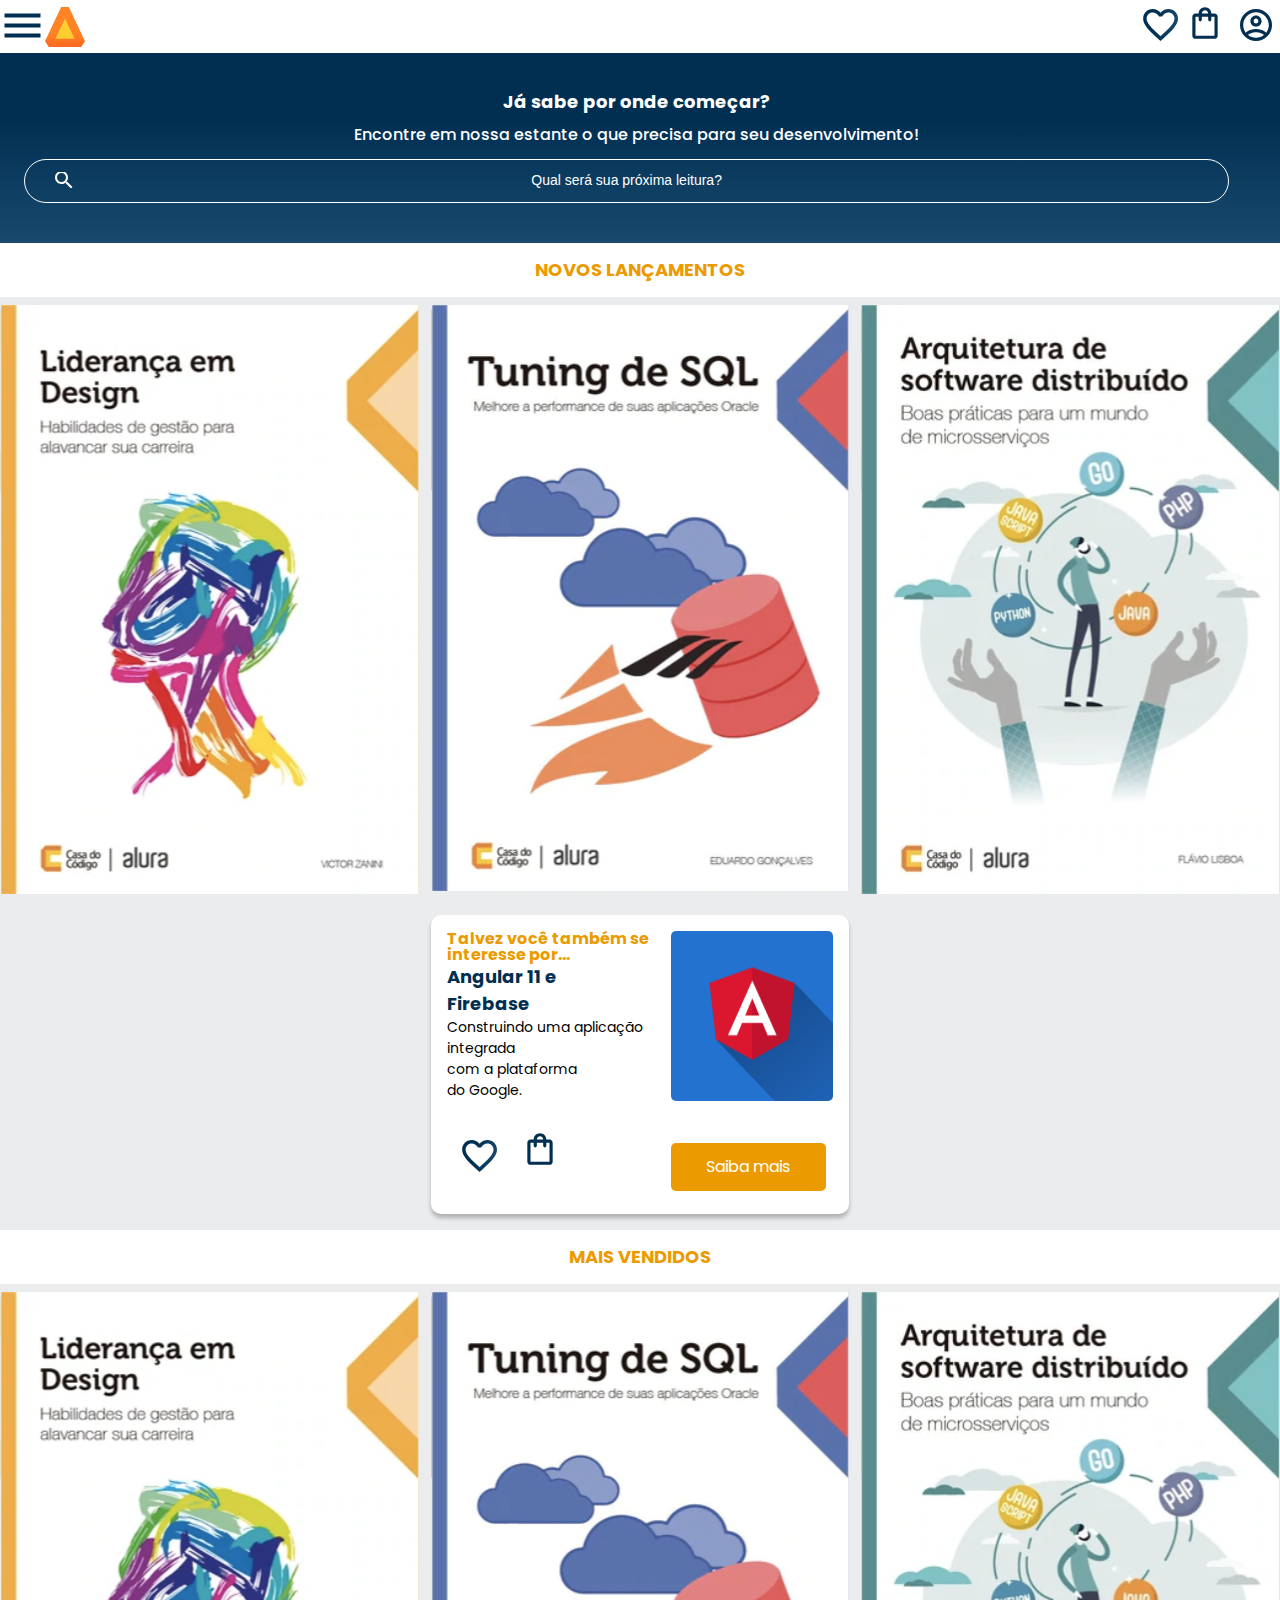
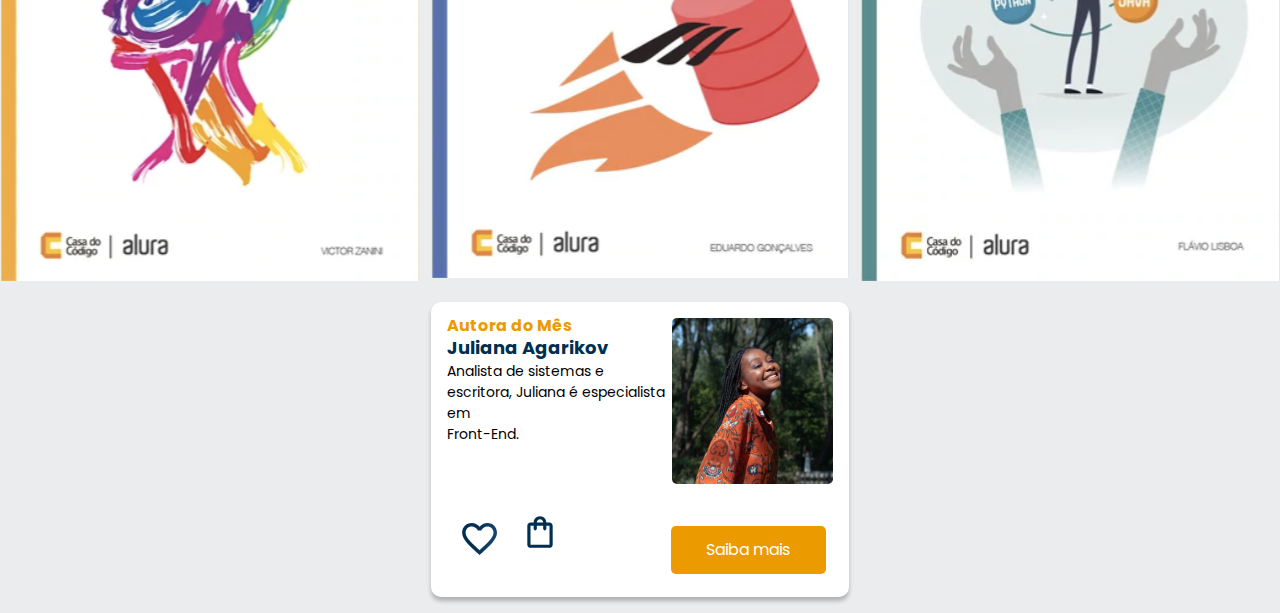
==== index.html @ 2123a910 "autora do mes" ====
<!DOCTYPE html>
<html lang="pt-br">
  <head>
    <meta charset="utf-8">
    <title>Alura Books</title>
    <meta name="description" content="Descricao da Página">
    <meta name="author" content="Nome do Autor">
    <meta name="viewport" content="width=device-width, initial-scale=1.0">
    <link rel="stylesheet" type="text/css" href="assets/reset.css" media="screen" />
    <link rel="stylesheet"href="https://cdn.jsdelivr.net/npm/swiper@10/swiper-bundle.min.css"/>
    <link rel="stylesheet" type="text/css" href="assets/index.css" media="screen" />
  </head>

  <body>

    <div class="main-container"> 

    <header class ="cabecalho">

    <div class="container">
    <input type="checkbox" id="menu" class="container__botao">
    <label for="menu"> 
    <span class="cabecalho__menu-hamburguer container_imagem"> </span>
  </label>

  <ul class="lista-menu">
    <li class="lista-menu__titulo"> Categoria </li>
    <li class="lista-menu__item"> <a href="#" class="lista-menu__link"> Programação</a> </li>
    <li class="lista-menu__item"> <a href="#" class="lista-menu__link"> Front-End</a> </li>
    <li class="lista-menu__item"> <a href="#" class="lista-menu__link"> Infraestrutura</a> </li>
    <li class="lista-menu__item"> <a href="#" class="lista-menu__link"> Business</a> </li>
    <li class="lista-menu__item"> <a href="#" class="lista-menu__link"> Design</a> </li>
  </ul>

    <img class="container_imagem" src="/assets/img/Logo.svg" alt="logo alura books">
    </div> 
    
    <div class="container"> 
    <a class="container_imagem" href="#"><img src="assets/img/Favoritos-1.svg"></a>
    <a class="container_imagem" href="#"><img src="assets/img/Compras.svg"></a>
    <a class="container_imagem" href="#"><img src="assets/img/Usuário.svg"></a>
    </div>
    </header>

    <section class="banner">  
      <h2 class="banner__titulo">Já sabe por onde começar? </h2>
      <p class="banner__texto"> Encontre em nossa estante o que precisa para seu desenvolvimento! </p>
      <input type="search " class="banner__pesquisa" placeholder="Qual será sua próxima leitura?">    
    </section>  

    <section class="carrossel">
      <h2 class="carrossel__titulo"> Novos Lançamentos</h2>
      <!-- Slider main container -->
          <div class="swiper">
            <!-- Additional required wrapper -->
              <!-- If we need pagination -->
              <div class="swiper-pagination"></div>

            <div class="swiper-wrapper">
              <!-- Slides -->
              <div class="swiper-slide"> <img src="assets/img/Liderança.svg" alt="">  </div>
              <div class="swiper-slide"> <img src="assets/img/Tuning.svg" alt="">  </div>
              <div class="swiper-slide"> <img src="assets/img/Arquitetura.svg" alt="">  </div>
              <div class="swiper-slide"> <img src="assets/img/Arquitetura.svg" alt="">  </div>
              <div class="swiper-slide"> <img src="assets/img/Gestão.svg" alt="">  </div>
              <div class="swiper-slide"> <img src="assets/img/Javascript.svg" alt="">  </div>
              ...
            </div>
            <!-- If we need navigation buttons -->
            <div class="swiper-button-prev"></div>
            <div class="swiper-button-next"></div>
          </div>
    </section >

    <div class="card">
      <!-- 1º linha -->
      <div class="card__descricao">
          <!-- 1º coluna -->
          <div class="descricao">
              <h3 class="descricao__titulo">Talvez você também se interesse por...</h3>
              <h2 class="descricao__titulo-livro">Angular 11 e <br> Firebase</h2>
              <p class="descricao__texto">Construindo uma aplicação integrada <br>
                com a plataforma <br> do Google.</p>
          </div>
          <!-- 2º coluna -->
          <img src="/assets/img/Angular.png" class="descricao__imagem">
      </div>

      <!-- 2º linha -->
      <div class="card__botoes">
          <!-- 1º coluna -->
          <ul class="botoes">
              <li class="botoes__item coracao"> <img src="assets/img/Favoritos-1.svg"> </li>
              <li class="botoes__item"> <img src="assets/img/Compras.svg"> </li>
          </ul>


          <!-- 2º coluna -->
          <a href="#" class="botoes__ancora">Saiba mais</a>
      </div>
  </div>
  </section>

  <!--Mais Vendidos-->

  <section class="mais-vendidos">
    
    <section class="carrossel">
      <h2 class="carrossel__titulo"> Mais Vendidos</h2>
      <!-- Slider main container -->
          <div class="swiper">
            <!-- Additional required wrapper -->
              <!-- If we need pagination -->
              <div class="swiper-pagination"></div>

            <div class="swiper-wrapper">
              <!-- Slides -->
              <div class="swiper-slide"> <img src="assets/img/Liderança.svg" alt="">  </div>
              <div class="swiper-slide"> <img src="assets/img/Tuning.svg" alt="">  </div>
              <div class="swiper-slide"> <img src="assets/img/Arquitetura.svg" alt="">  </div>
              <div class="swiper-slide"> <img src="assets/img/Arquitetura.svg" alt="">  </div>
              <div class="swiper-slide"> <img src="assets/img/Gestão.svg" alt="">  </div>
              <div class="swiper-slide"> <img src="assets/img/Javascript.svg" alt="">  </div>
              ...
            </div>
            <!-- If we need navigation buttons -->
            <div class="swiper-button-prev"></div>
            <div class="swiper-button-next"></div>
          </div>
    </section >


    <section class="autora-do-mes">

      <div class="card">
        <!-- 1º linha -->
        <div class="card__descricao">
            <!-- 1º coluna -->
            <div class="descricao">
                <h3 class="descricao__titulo">Autora do Mês</h3>
                <h2 class="descricao__titulo-livro">Juliana Agarikov</h2>
                <p class="descricao__texto"> Analista de sistemas e escritora, Juliana é especialista em <br> Front-End. </p>
            </div>
            <!-- 2º coluna -->
            <img src="/assets/img/Perfil-escritora 1-1.png" class="descricao__imagem">
        </div>
  
        <!-- 2º linha -->
        <div class="card__botoes">
            <!-- 1º coluna -->
            <ul class="botoes">
                <li class="botoes__item coracao"> <img src="assets/img/Favoritos-1.svg"> </li>
                <li class="botoes__item"> <img src="assets/img/Compras.svg"> </li>
            </ul>
  
  
            <!-- 2º coluna -->
            <a href="#" class="botoes__ancora">Saiba mais</a>
        </div>
    </div>
    </section>



    </section>
  

    
    <footer>
    </footer>
    <script src="https://cdn.jsdelivr.net/npm/swiper@10/swiper-bundle.min.js"></script>
    <script> 
        const swiper = new Swiper('.swiper', {
          spaceBetween: 10,
          slidesPerView:3,
          //...
      renderBullet: function (index, className) {
        return '<span class="' + className + '">' + (index + 1) + '</span>';
      }
    }); </script>

</div><!--Fim  main-container-->
  </body>
</html>
---- assets/index.css ----
@import url("../assets/header.css");
@import url('https://fonts.googleapis.com/css2?family=Poppins:wght@300;400;500;600;800&display=swap');
@import url("../assets/banner.css");
@import url("../assets/carrossel.css");
@import url("../assets/cards.css");
@import url("../assets/main.css");
:root{
    --cor-de-fundo: #EBECEE;
    --branco: #ffffff;
    --laranja: #eb9b00;
    --azul-degrade: linear-gradient( #002F52 35.49%, #326589 165.37%);
    --fonte-principal: "Poppins";
}

body{

    background-color: var(--cor-de-fundo);
    font-family: var(--fonte-principal);
    font-size: 16px;
    font-weight: 400;
    box-sizing: border-box;

}
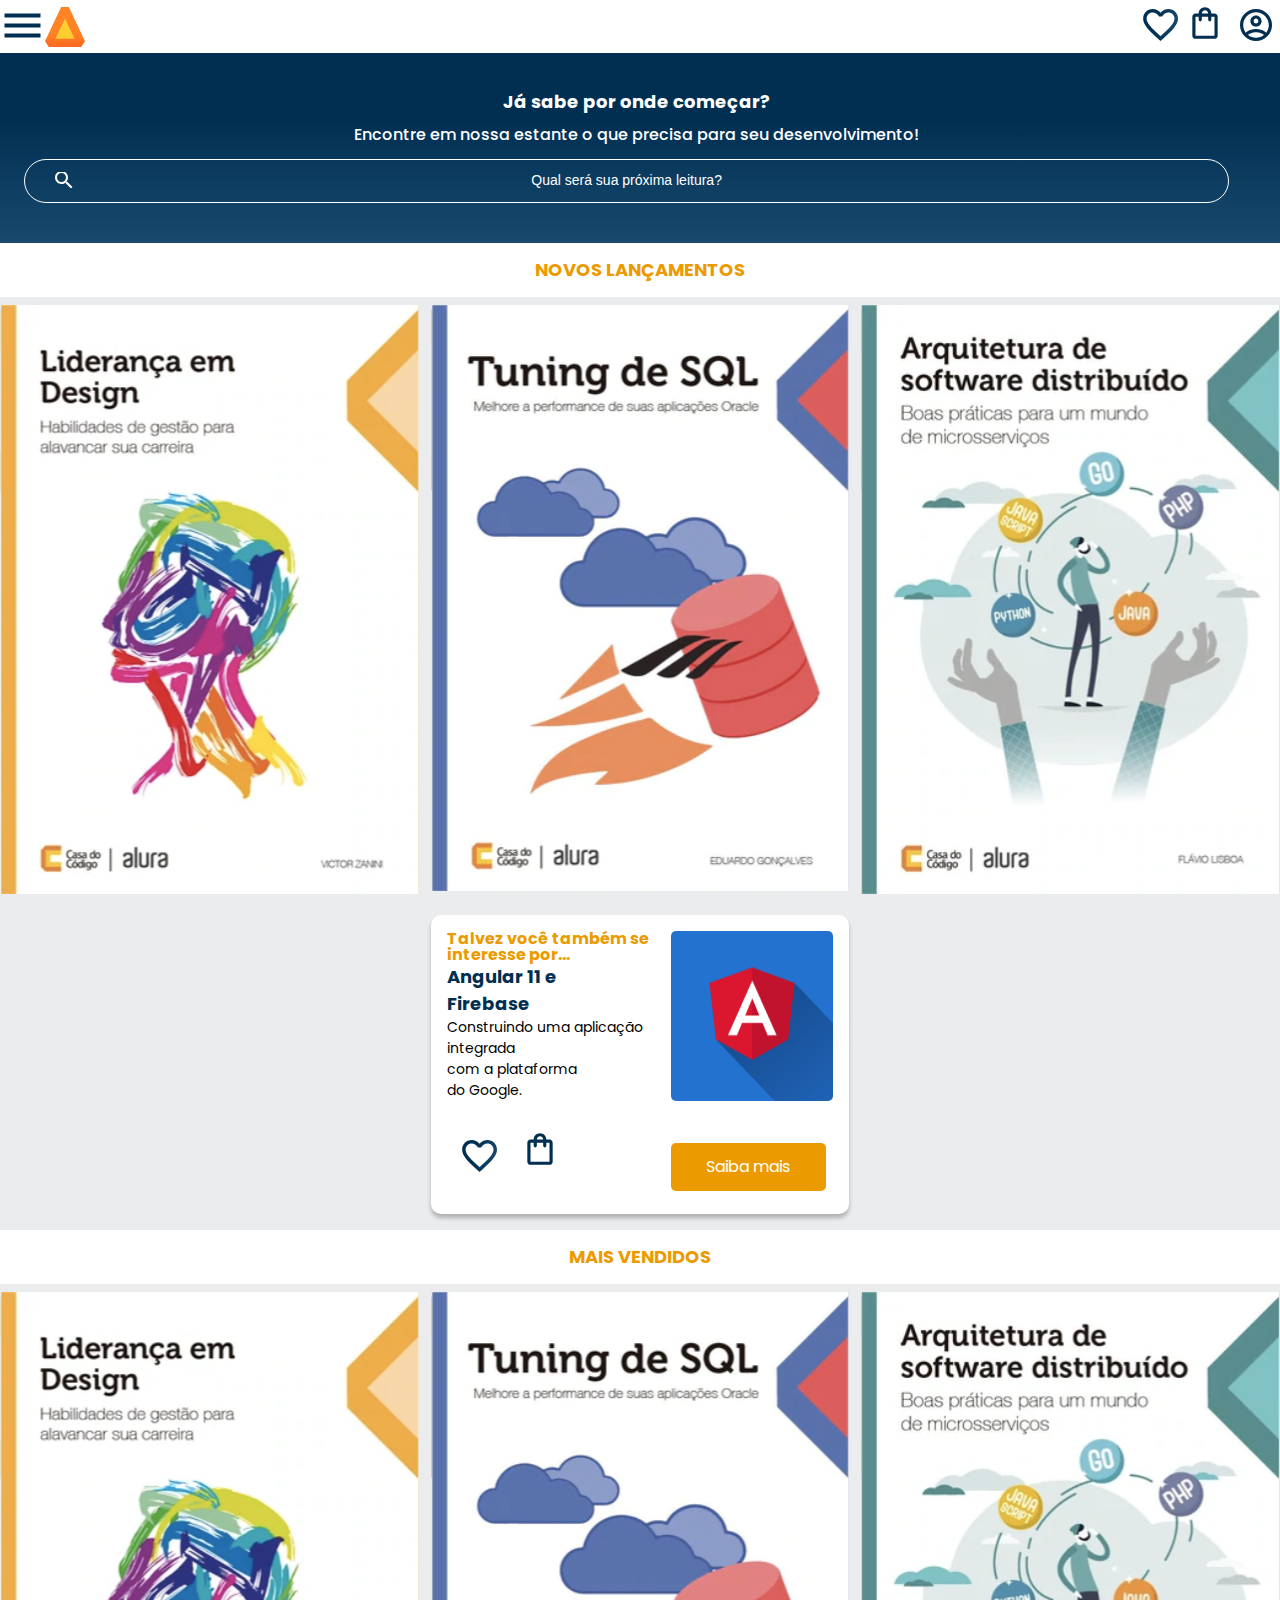
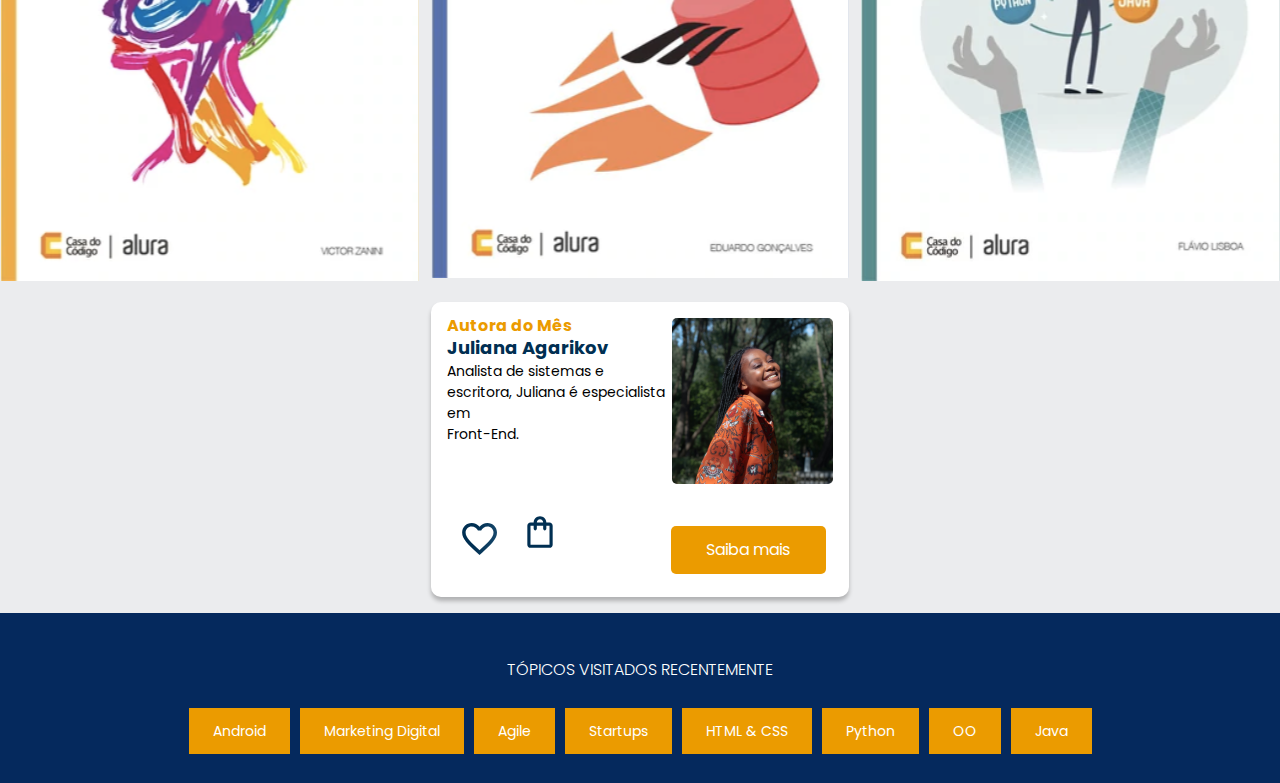
==== commit 04513025: "topicos visitados" ====
--- a/index.html
+++ b/index.html
@@ -161,6 +161,28 @@
     </section>
 
 
+    </section>
+
+    <!--Tópicos Mais visitados recentemente-->
+
+    <section class="topicos">
+
+      <h2 class="topicos__titulo"> tópicos visitados recentemente</h2>
+
+      <ul class="lista__topicos"> 
+
+        <li class="bk">  Android</li>
+        <li class="bk"> Marketing Digital</li>
+        <li class="bk">  Agile</li>
+        <li class="bk">  Startups</li>
+        <li class="bk">  HTML & CSS</li>
+        <li class="bk">  Python</li>
+        <li class="bk">  OO</li>
+        <li class="bk">  Java</li>
+
+
+
+      </ul>
 
     </section>
   
--- a/assets/index.css
+++ b/assets/index.css
@@ -4,6 +4,7 @@
 @import url("../assets/carrossel.css");
 @import url("../assets/cards.css");
 @import url("../assets/main.css");
+@import url("../assets/topicos-visitados.css");
 :root{
     --cor-de-fundo: #EBECEE;
     --branco: #ffffff;
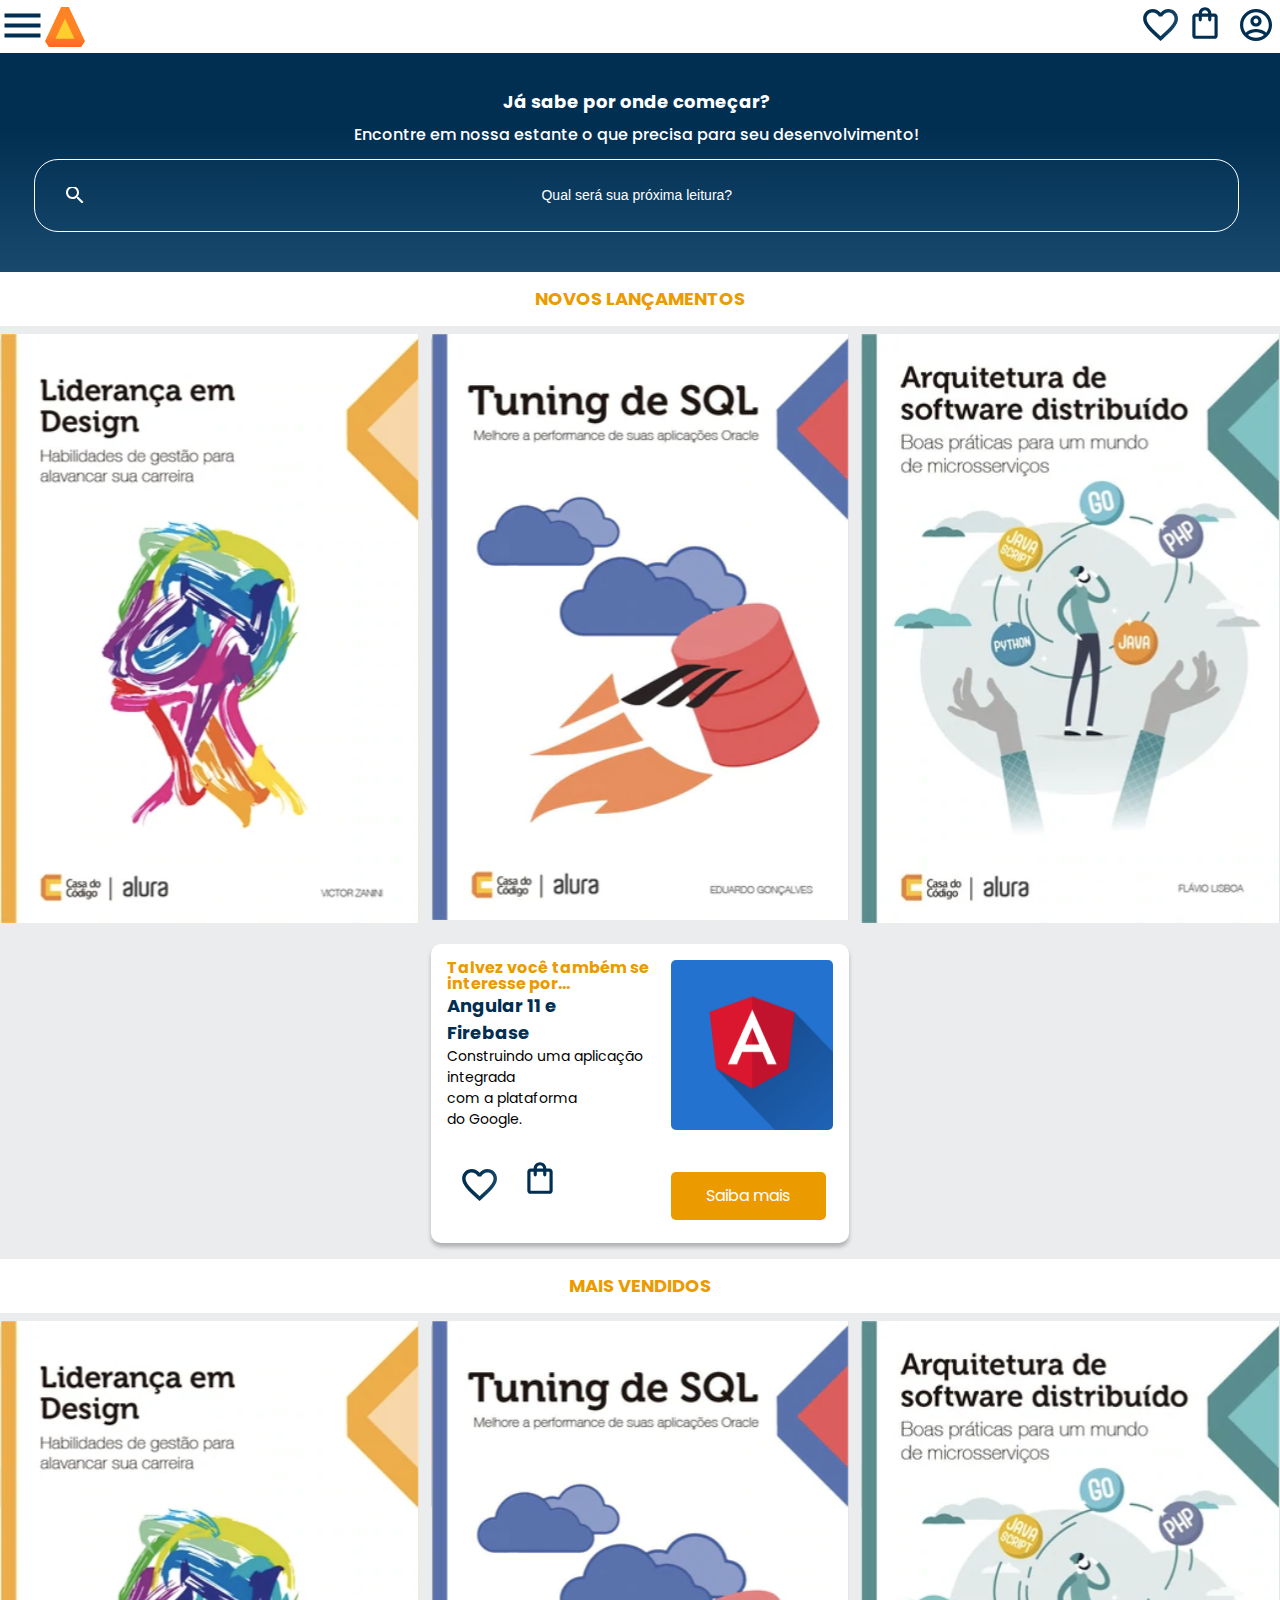
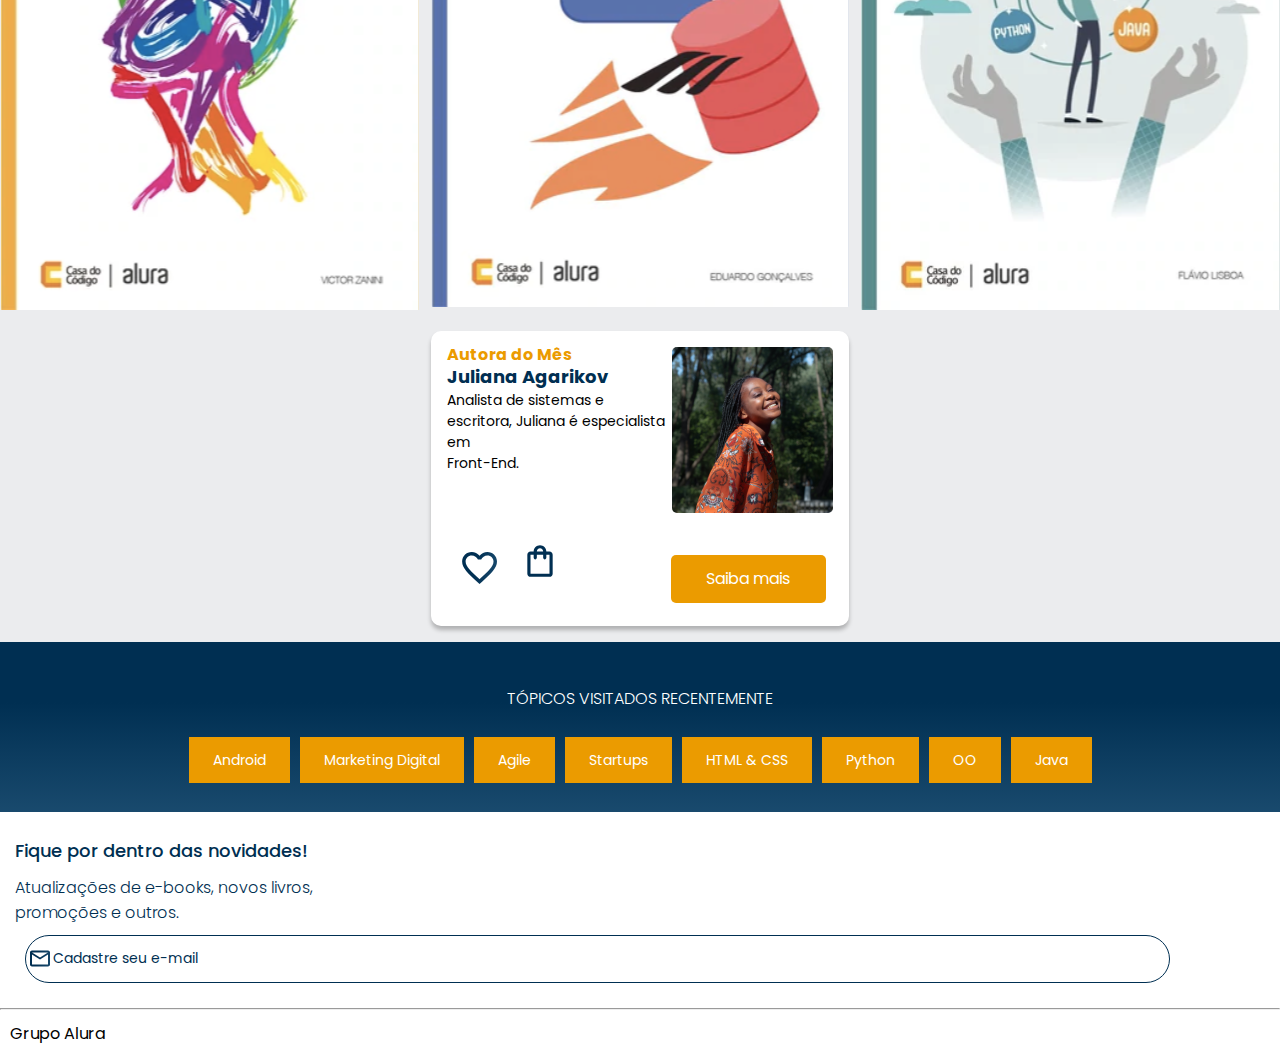
==== commit 8c7e8984: "footer" ====
--- a/index.html
+++ b/index.html
@@ -181,16 +181,33 @@
         <li class="bk">  Java</li>
 
 
-
       </ul>
 
     </section>
   
 
+    <footer>
+
+      <h2 class="titulo__footer">  Fique por dentro das novidades! </h2>
+      <p class="paragrafo__footer"> Atualizações de e-books, novos livros, <br> promoções e outros.</p>
+
+      <input type="email" class="placeholder-2" placeholder="Cadastre seu e-mail"> 
+
+    </footer>
+
+    <hr/>
     
-    <footer>
-    </footer>
+    <div class="fim">
+
+      <p class="grupo-alura"> Grupo Alura</p>
+
+
+
+    </div>
+
+
     <script src="https://cdn.jsdelivr.net/npm/swiper@10/swiper-bundle.min.js"></script>
+  
     <script> 
         const swiper = new Swiper('.swiper', {
           spaceBetween: 10,
--- a/assets/index.css
+++ b/assets/index.css
@@ -5,6 +5,7 @@
 @import url("../assets/cards.css");
 @import url("../assets/main.css");
 @import url("../assets/topicos-visitados.css");
+@import url("../assets/footer.css");
 :root{
     --cor-de-fundo: #EBECEE;
     --branco: #ffffff;
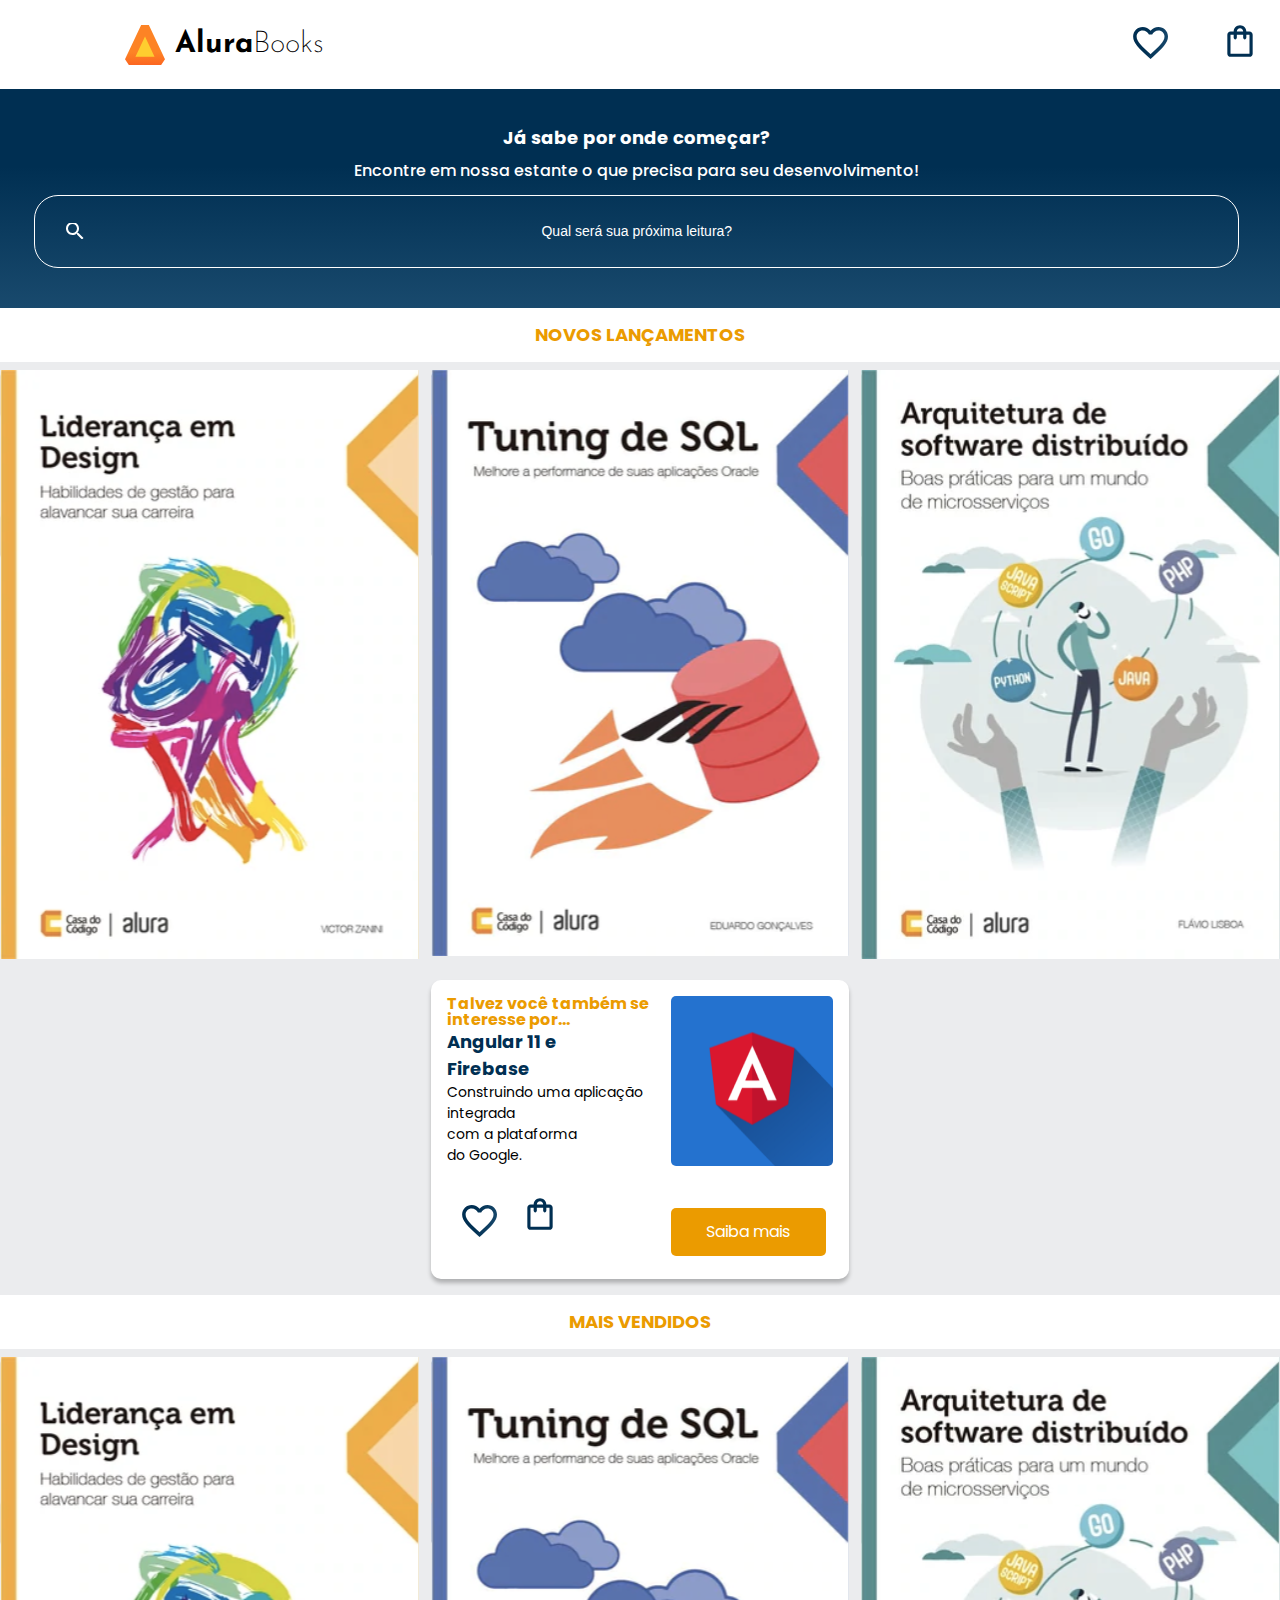
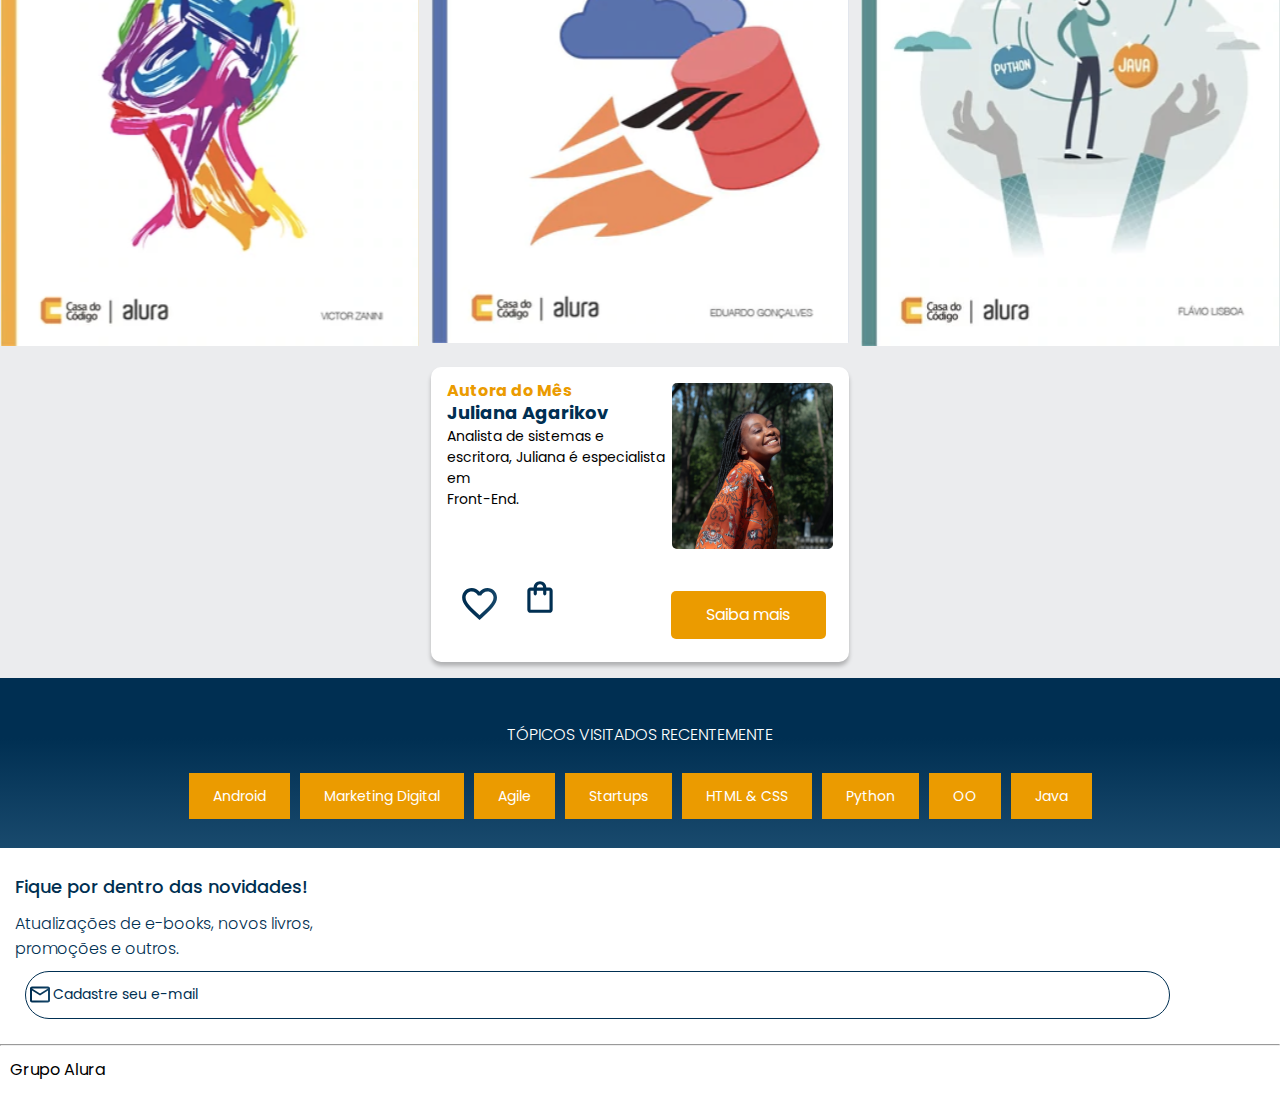
==== commit cca16775: "ajuste do header logo responsivo 1024px" ====
--- a/index.html
+++ b/index.html
@@ -32,11 +32,14 @@
     <li class="lista-menu__item"> <a href="#" class="lista-menu__link"> Design</a> </li>
   </ul>
 
-    <img class="container_imagem" src="/assets/img/Logo.svg" alt="logo alura books">
+    <img class="container_imagem" src="/assets/img/Logo.svg" alt="logo alura books"> 
+    <h1 class="titulo__logo">
+      <span class="negrito">Alura</span>Books
+    </h1>
     </div> 
     
     <div class="container"> 
-    <a class="container_imagem" href="#"><img src="assets/img/Favoritos-1.svg"></a>
+    <a class="container_imagem" href="#"><img src="assets/img/Favoritos-1.svg"> </a>
     <a class="container_imagem" href="#"><img src="assets/img/Compras.svg"></a>
     <a class="container_imagem" href="#"><img src="assets/img/Usuário.svg"></a>
     </div>
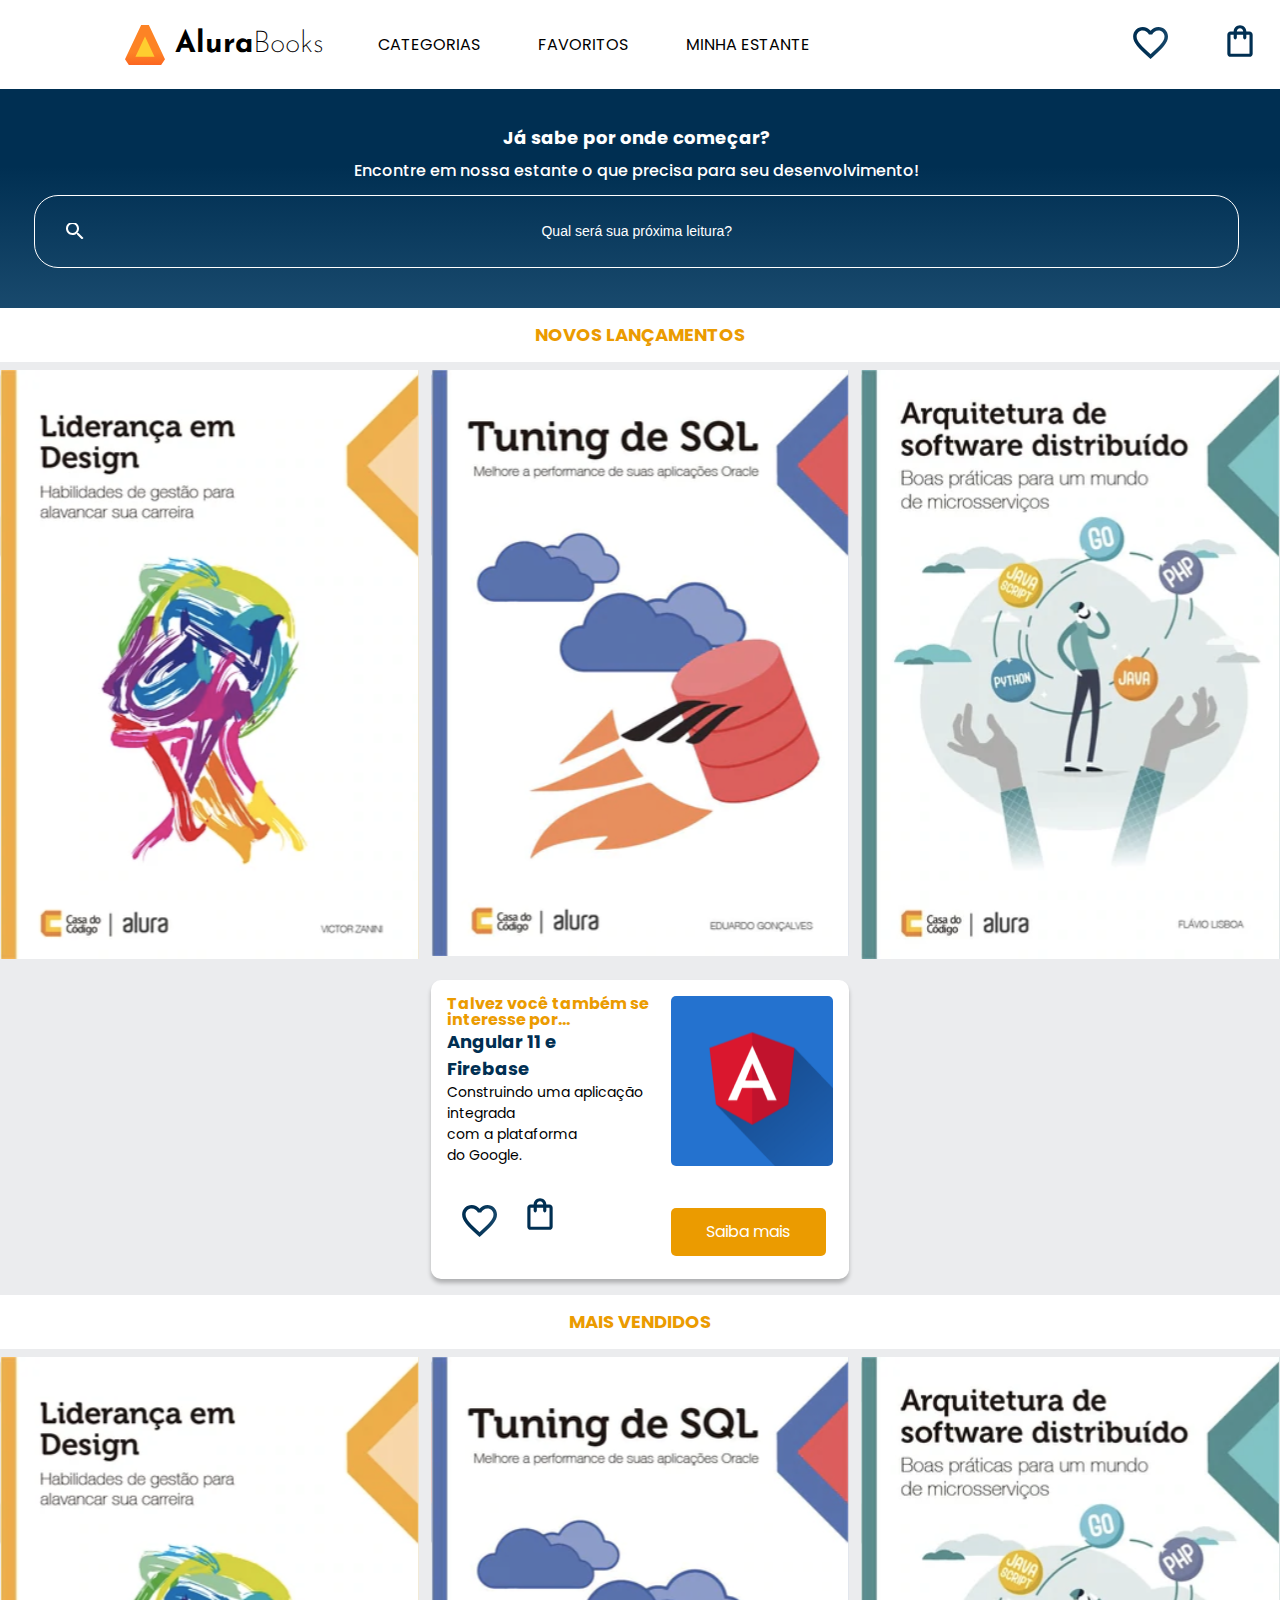
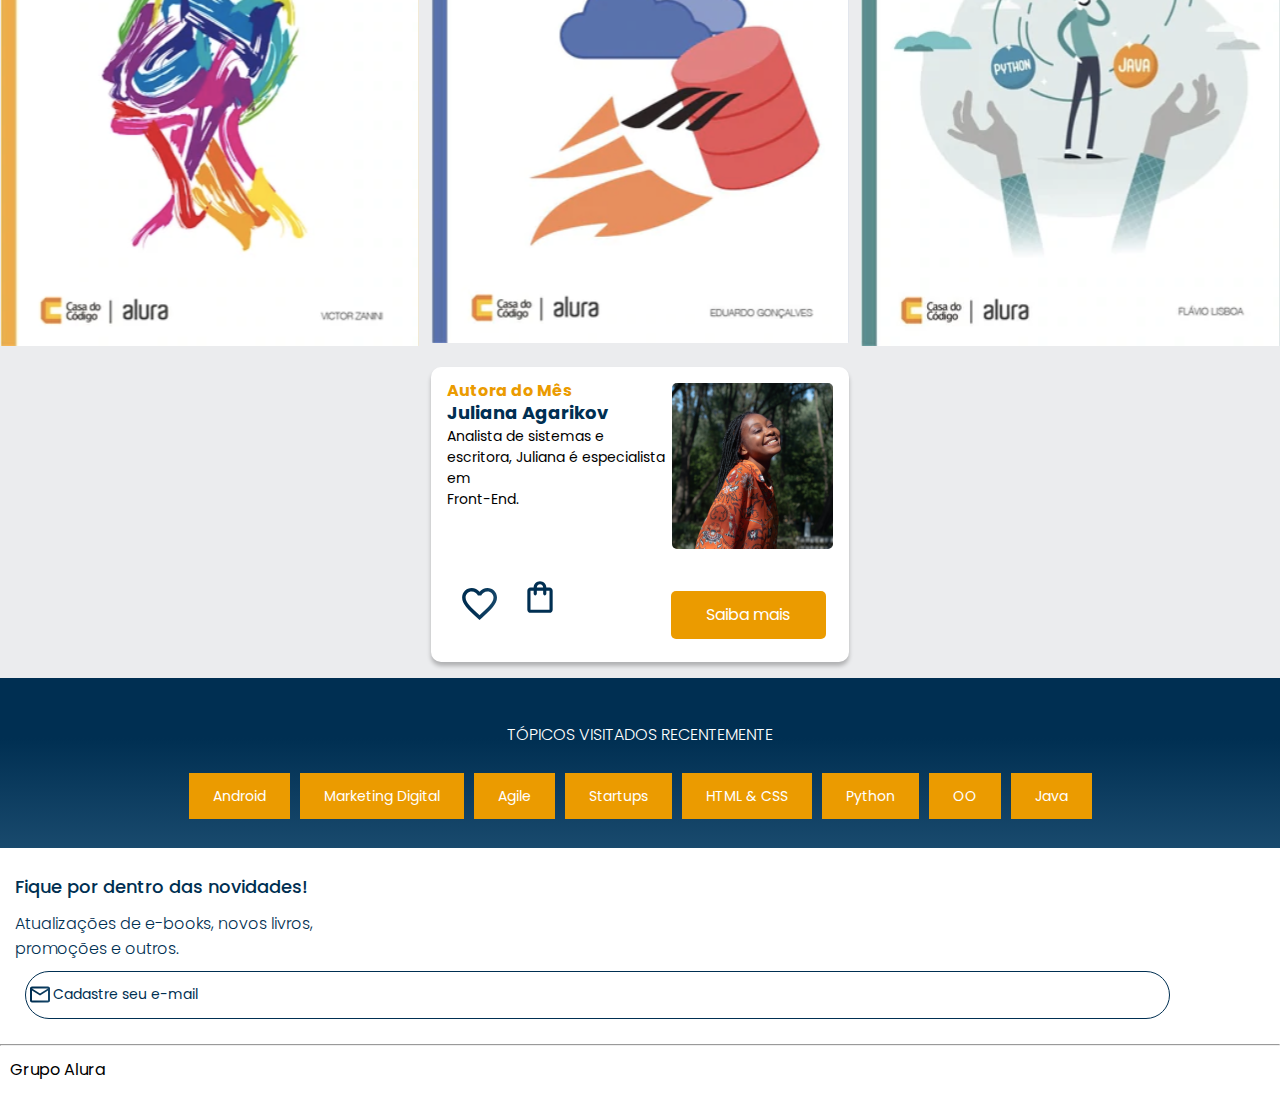
==== commit 38fb920f: "lista menu responsiva 1024px" ====
--- a/index.html
+++ b/index.html
@@ -36,6 +36,12 @@
     <h1 class="titulo__logo">
       <span class="negrito">Alura</span>Books
     </h1>
+
+    <ul class="menu-reponsivo"> 
+        <li> <a href="#">categorias</a></li>
+        <li> <a href="#">favoritos </a></li>
+        <li> <a href="#">minha estante</a> </li>
+    </ul>
     </div> 
     
     <div class="container"> 
@@ -43,7 +49,7 @@
     <a class="container_imagem" href="#"><img src="assets/img/Compras.svg"></a>
     <a class="container_imagem" href="#"><img src="assets/img/Usuário.svg"></a>
     </div>
-    </header>
+    </header> <!--Fim Header-->
 
     <section class="banner">  
       <h2 class="banner__titulo">Já sabe por onde começar? </h2>
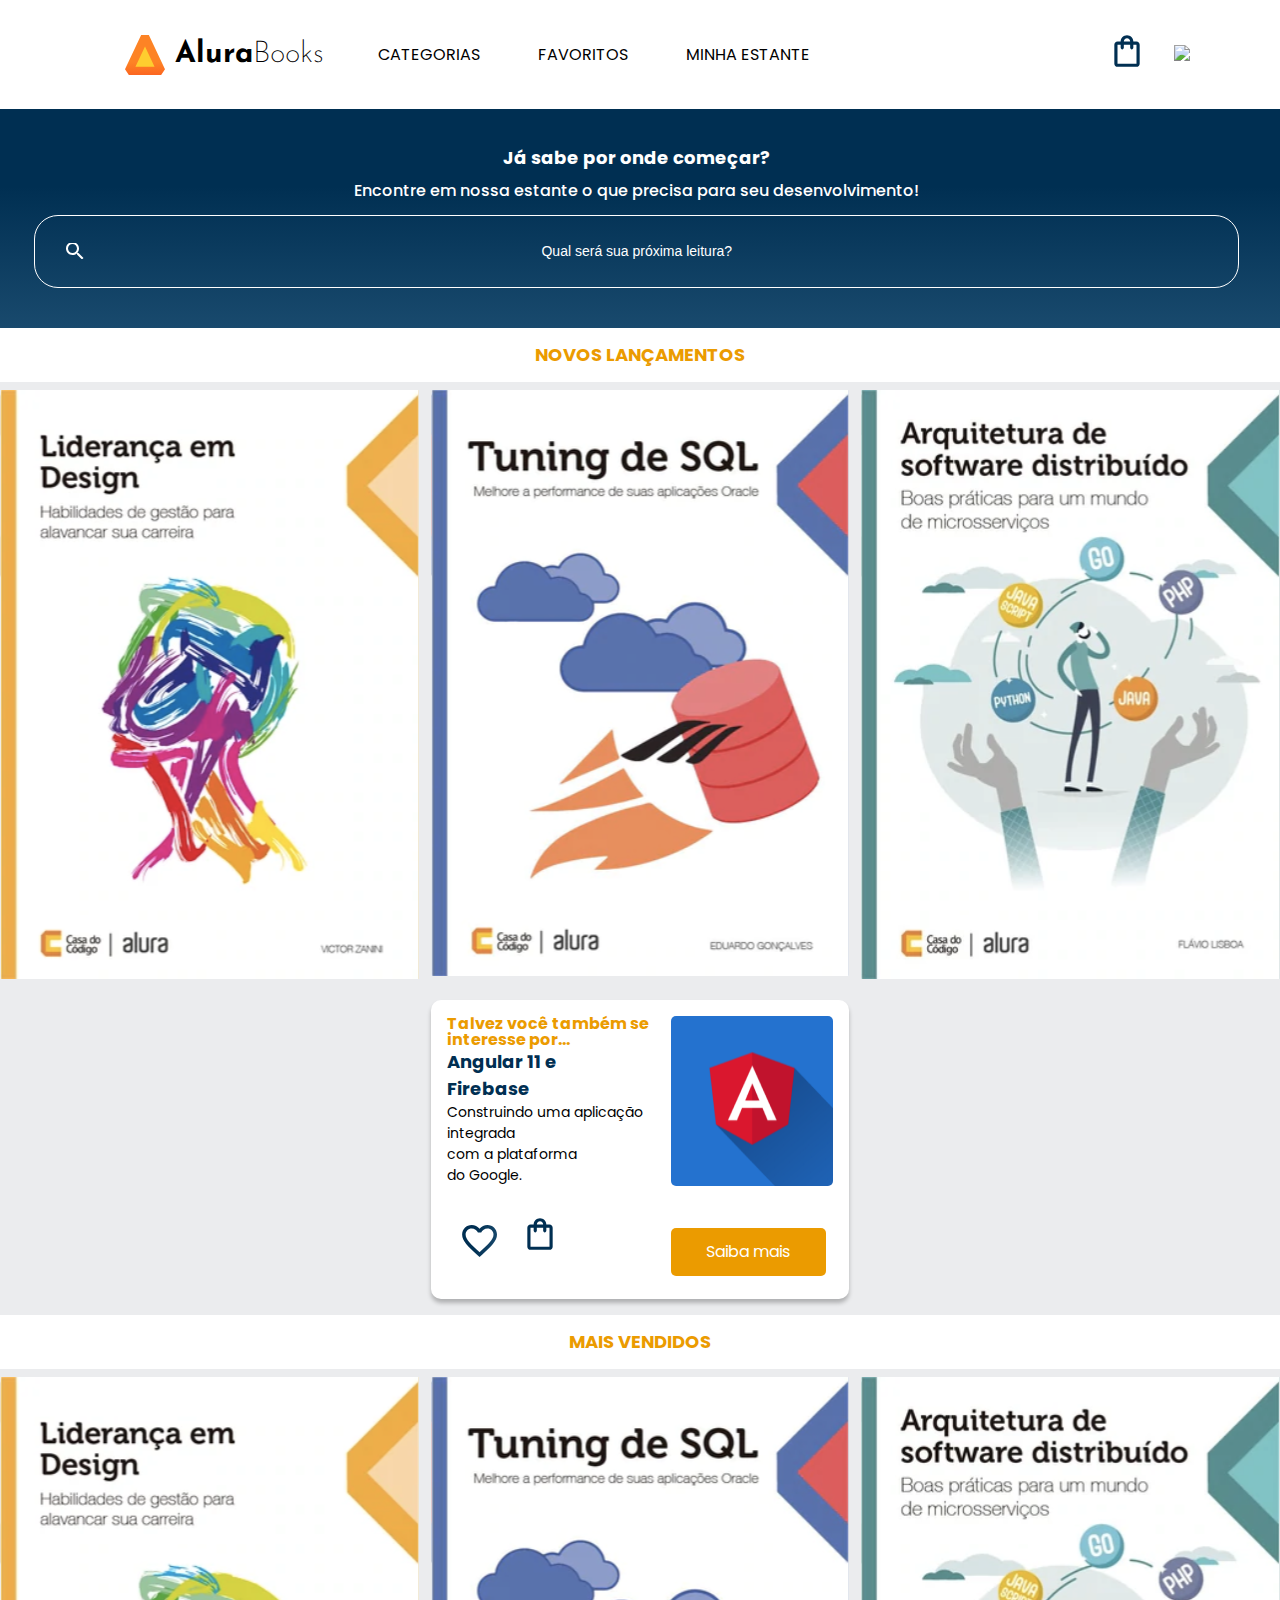
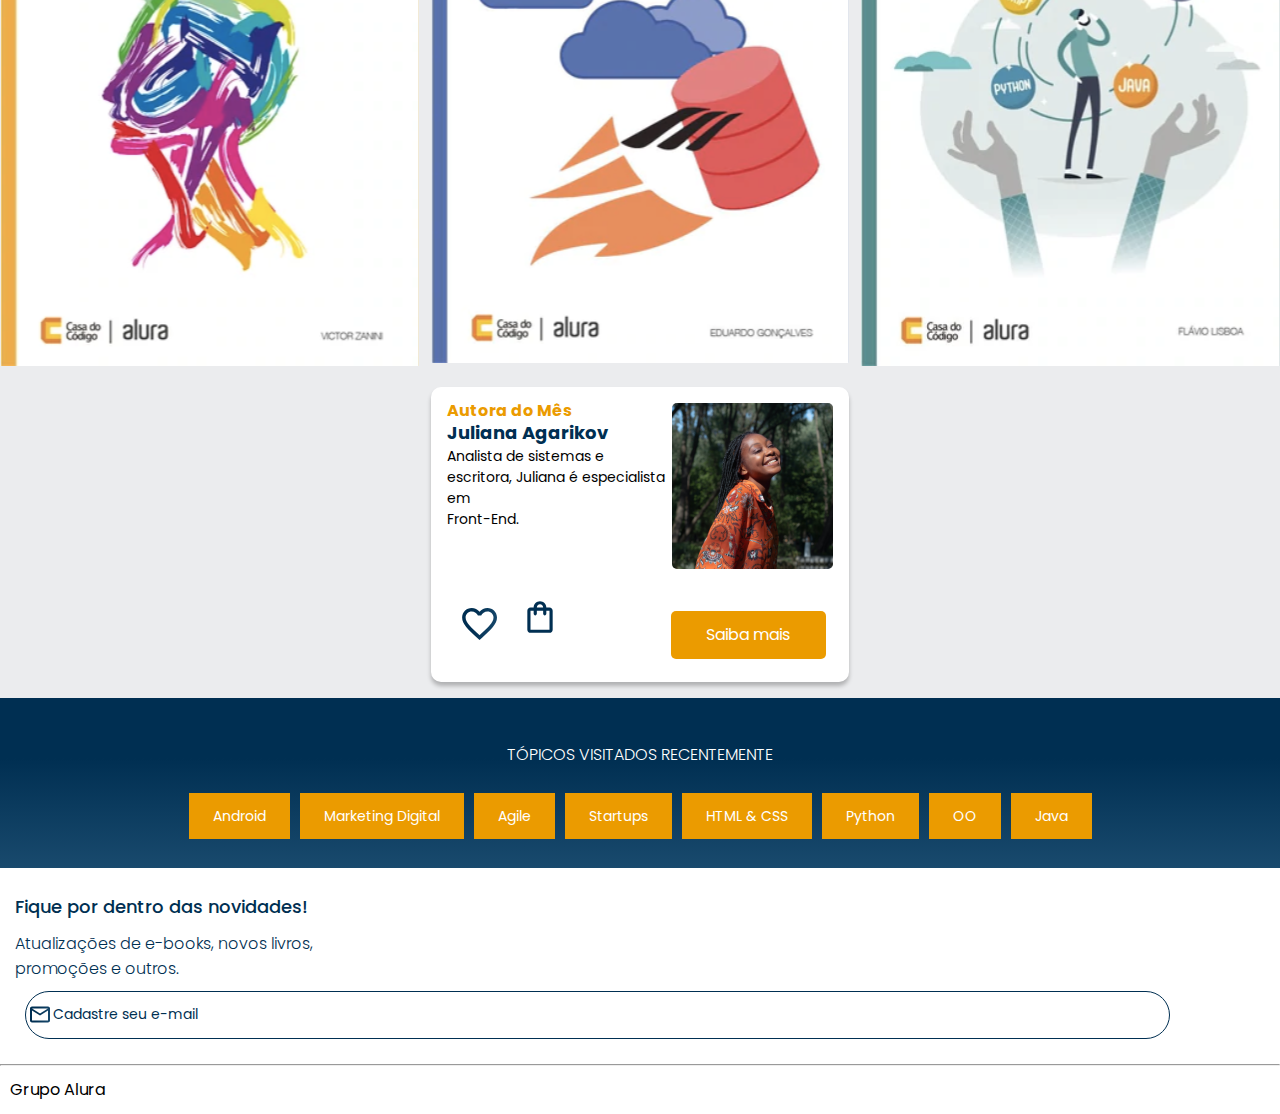
==== commit 10e4e956: "ajuste header para 1028px" ====
--- a/index.html
+++ b/index.html
@@ -38,16 +38,16 @@
     </h1>
 
     <ul class="menu-reponsivo"> 
-        <li> <a href="#">categorias</a></li>
-        <li> <a href="#">favoritos </a></li>
-        <li> <a href="#">minha estante</a> </li>
+        <li class="menu-reponsivo__lista"> <a href="#">categorias</a></li>
+        <li class="menu-reponsivo__lista"> <a href="#">favoritos </a></li>
+        <li class="menu-reponsivo__lista"> <a href="#">minha estante</a> </li>
     </ul>
     </div> 
     
     <div class="container"> 
-    <a class="container_imagem" href="#"><img src="assets/img/Favoritos-1.svg"> </a>
-    <a class="container_imagem" href="#"><img src="assets/img/Compras.svg"></a>
-    <a class="container_imagem" href="#"><img src="assets/img/Usuário.svg"></a>
+    <a class="container_imagem favoritos" href="#"><img src="assets/img/Favoritos-1.svg"> </a>
+    <a class="container_imagem compras" href="#"><img src="assets/img/Compras.svg"></a>
+    <a class="container_imagem usuarios" href="#"><img src="assets/img/usuario.png"></a>
     </div>
     </header> <!--Fim Header-->
 
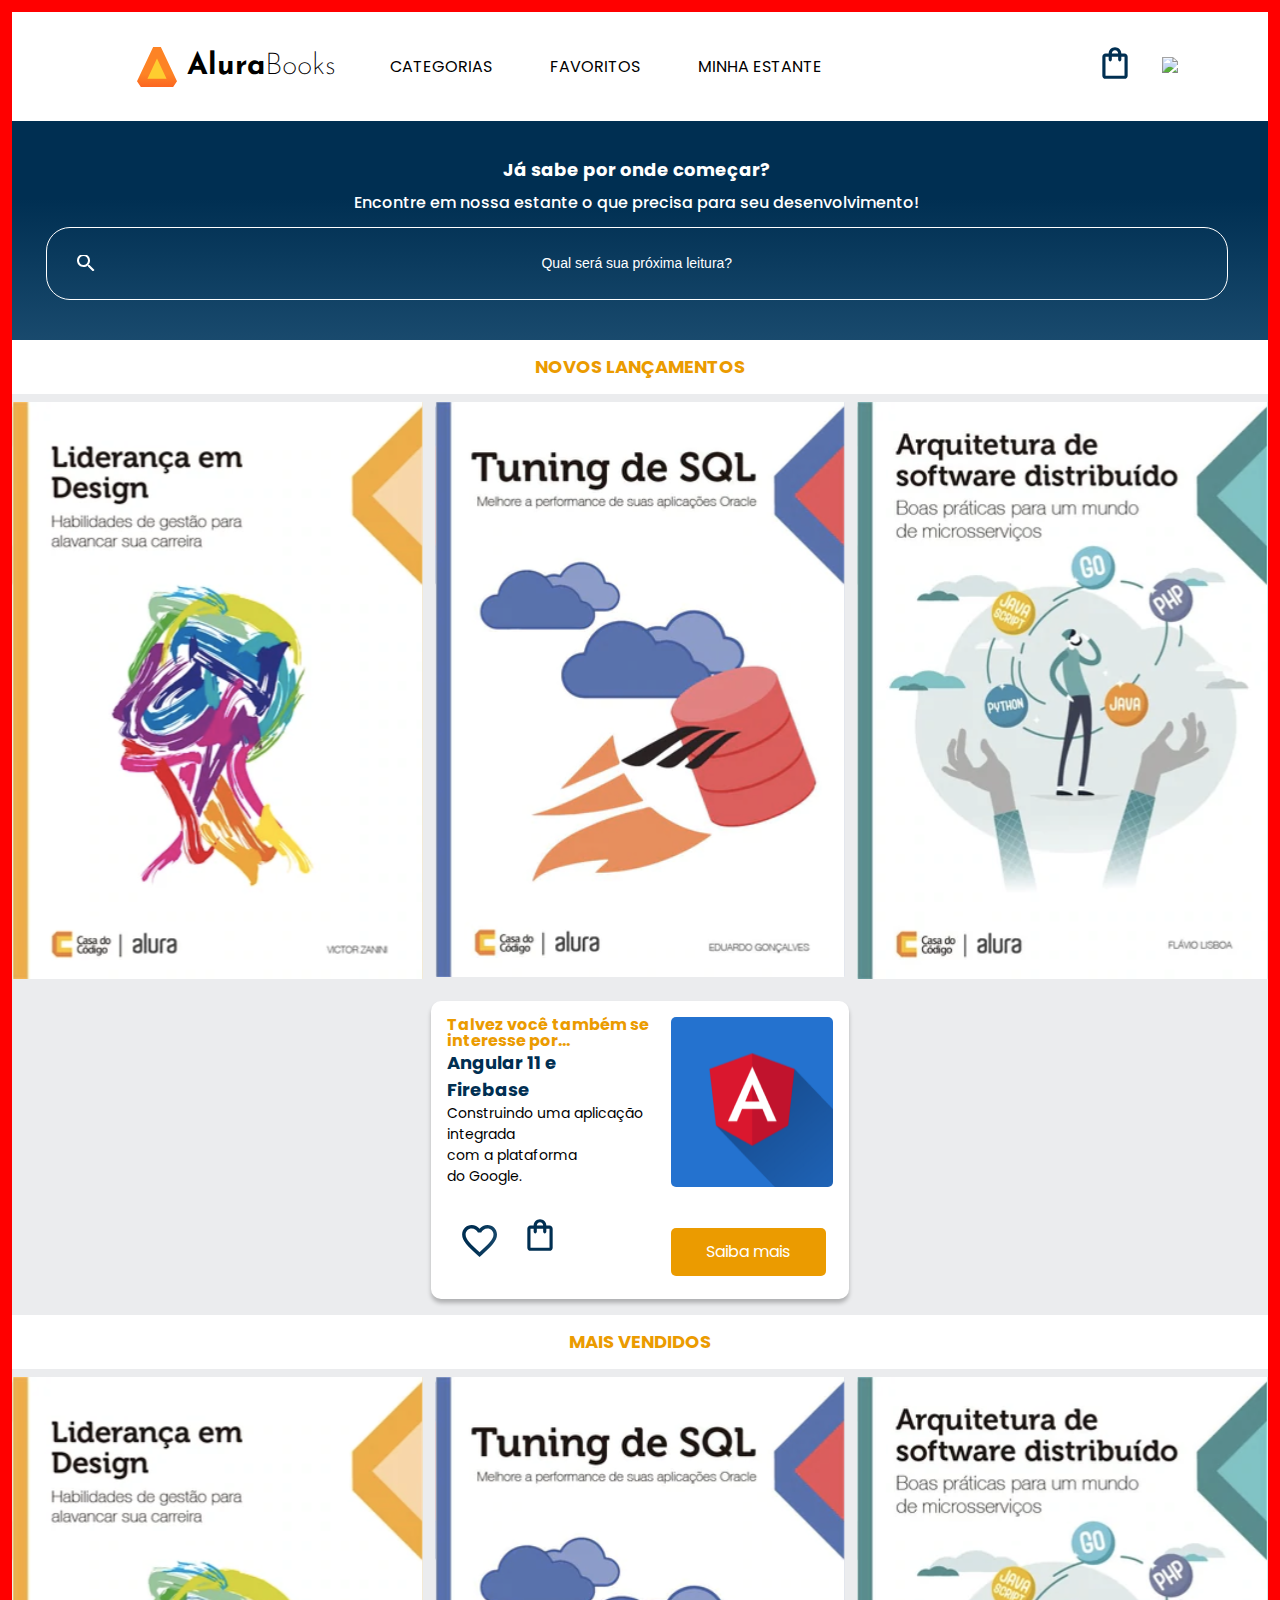
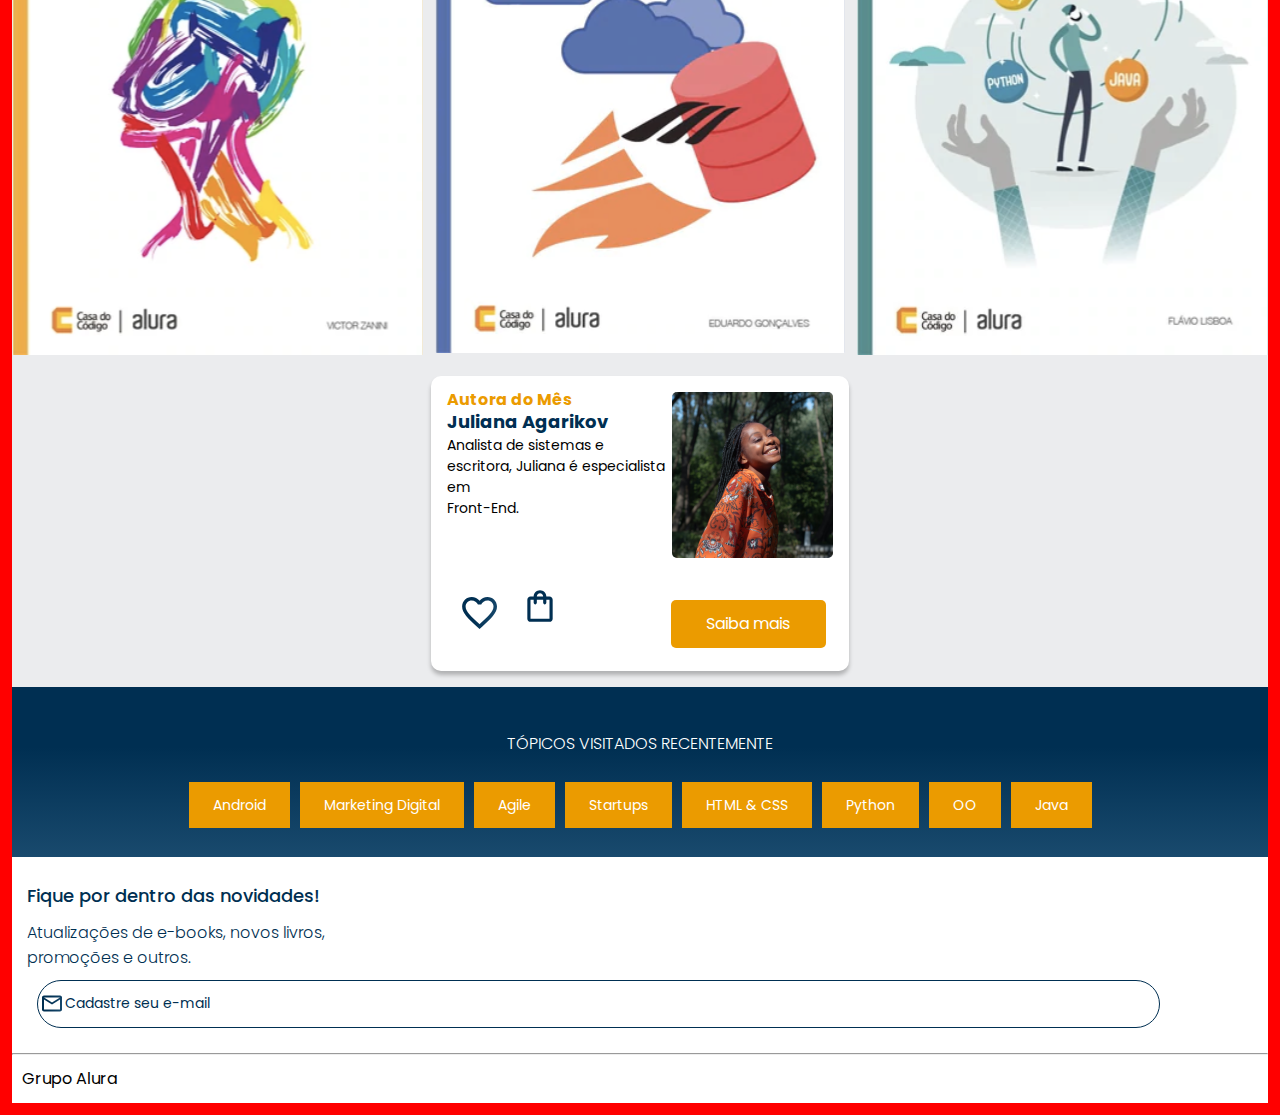
==== commit 768eb3fc: "menu responsivo para 1728px" ====
--- a/index.html
+++ b/index.html
@@ -46,8 +46,8 @@
     
     <div class="container"> 
     <a class="container_imagem favoritos" href="#"><img src="assets/img/Favoritos-1.svg"> </a>
-    <a class="container_imagem compras" href="#"><img src="assets/img/Compras.svg"></a>
-    <a class="container_imagem usuarios" href="#"><img src="assets/img/usuario.png"></a>
+    <a class="container_imagem compras" href="#"><img src="assets/img/Compras.svg"></a> <p class="t-favoritos">minha sacola</p>
+    <a class="container_imagem usuarios" href="#"><img src="assets/img/usuario.png"></a> <p class="t-usuarios"> meu perfil</p>
     </div>
     </header> <!--Fim Header-->
 
